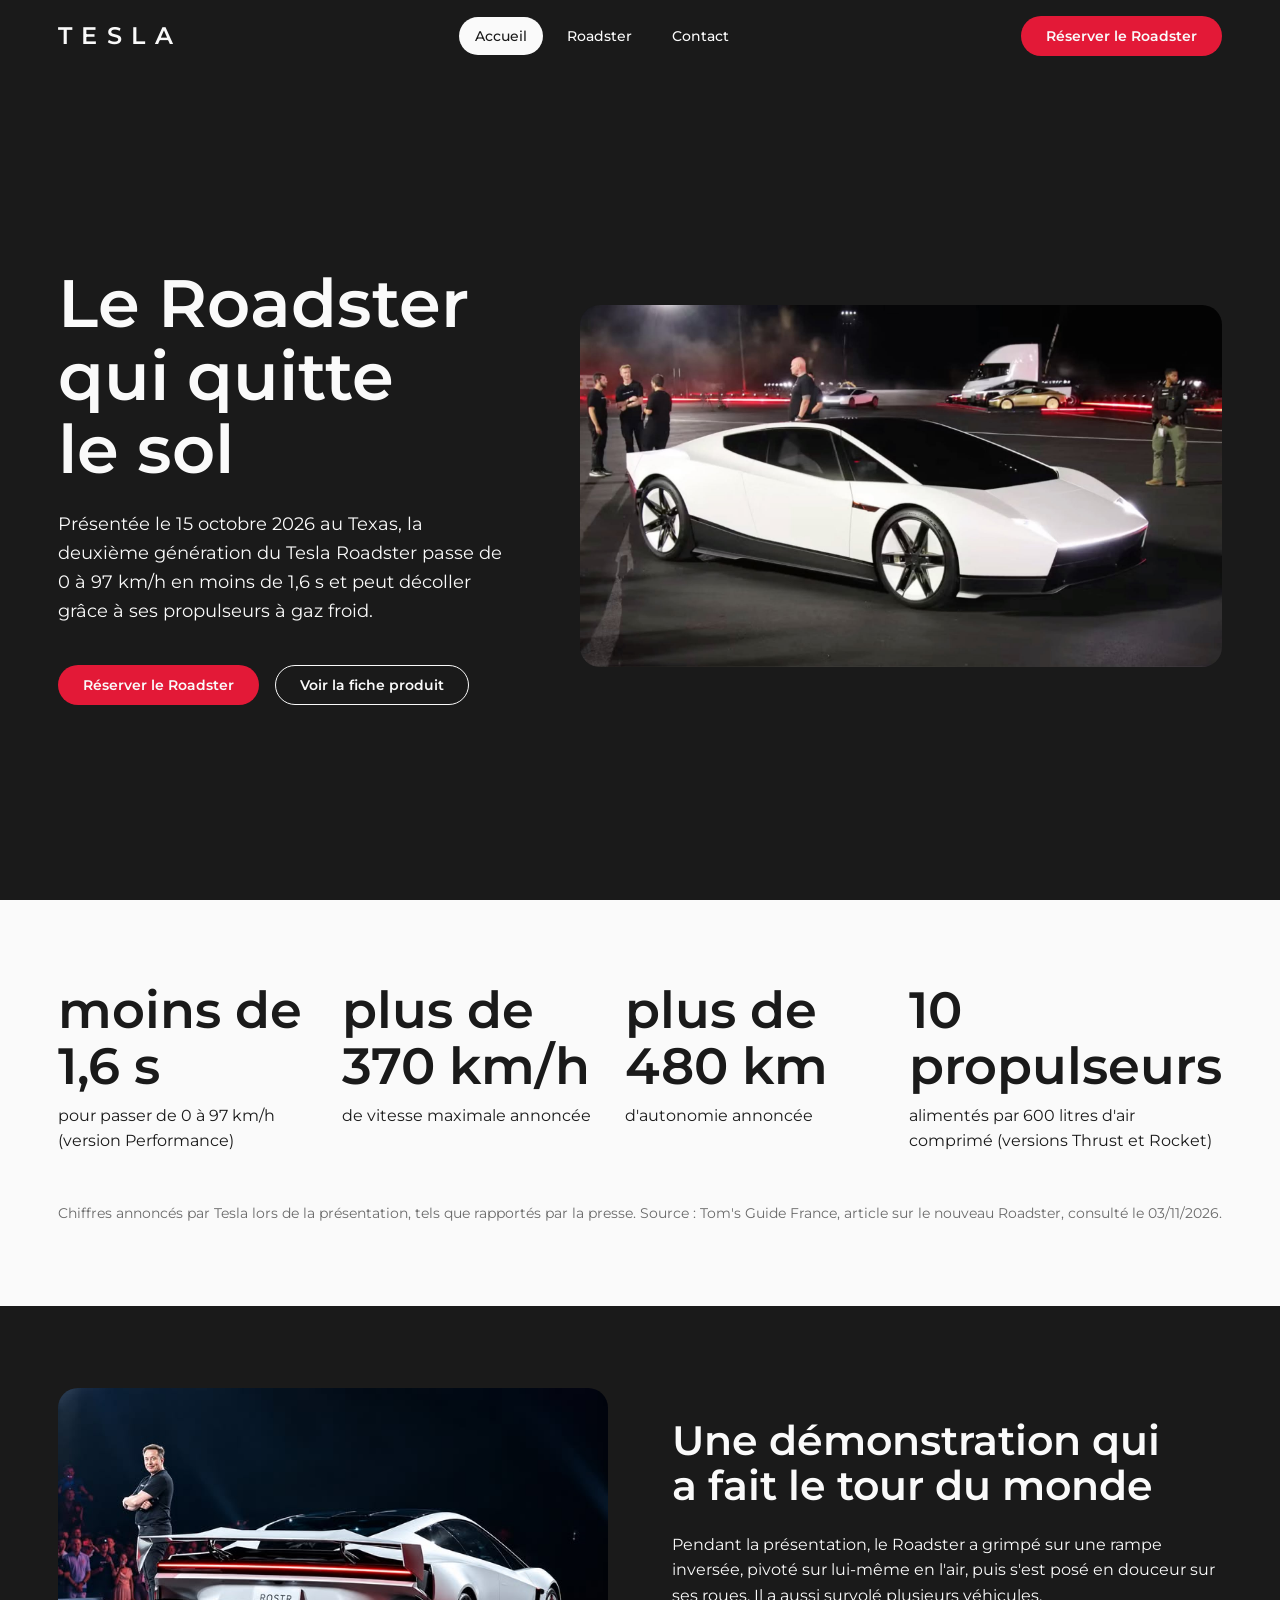
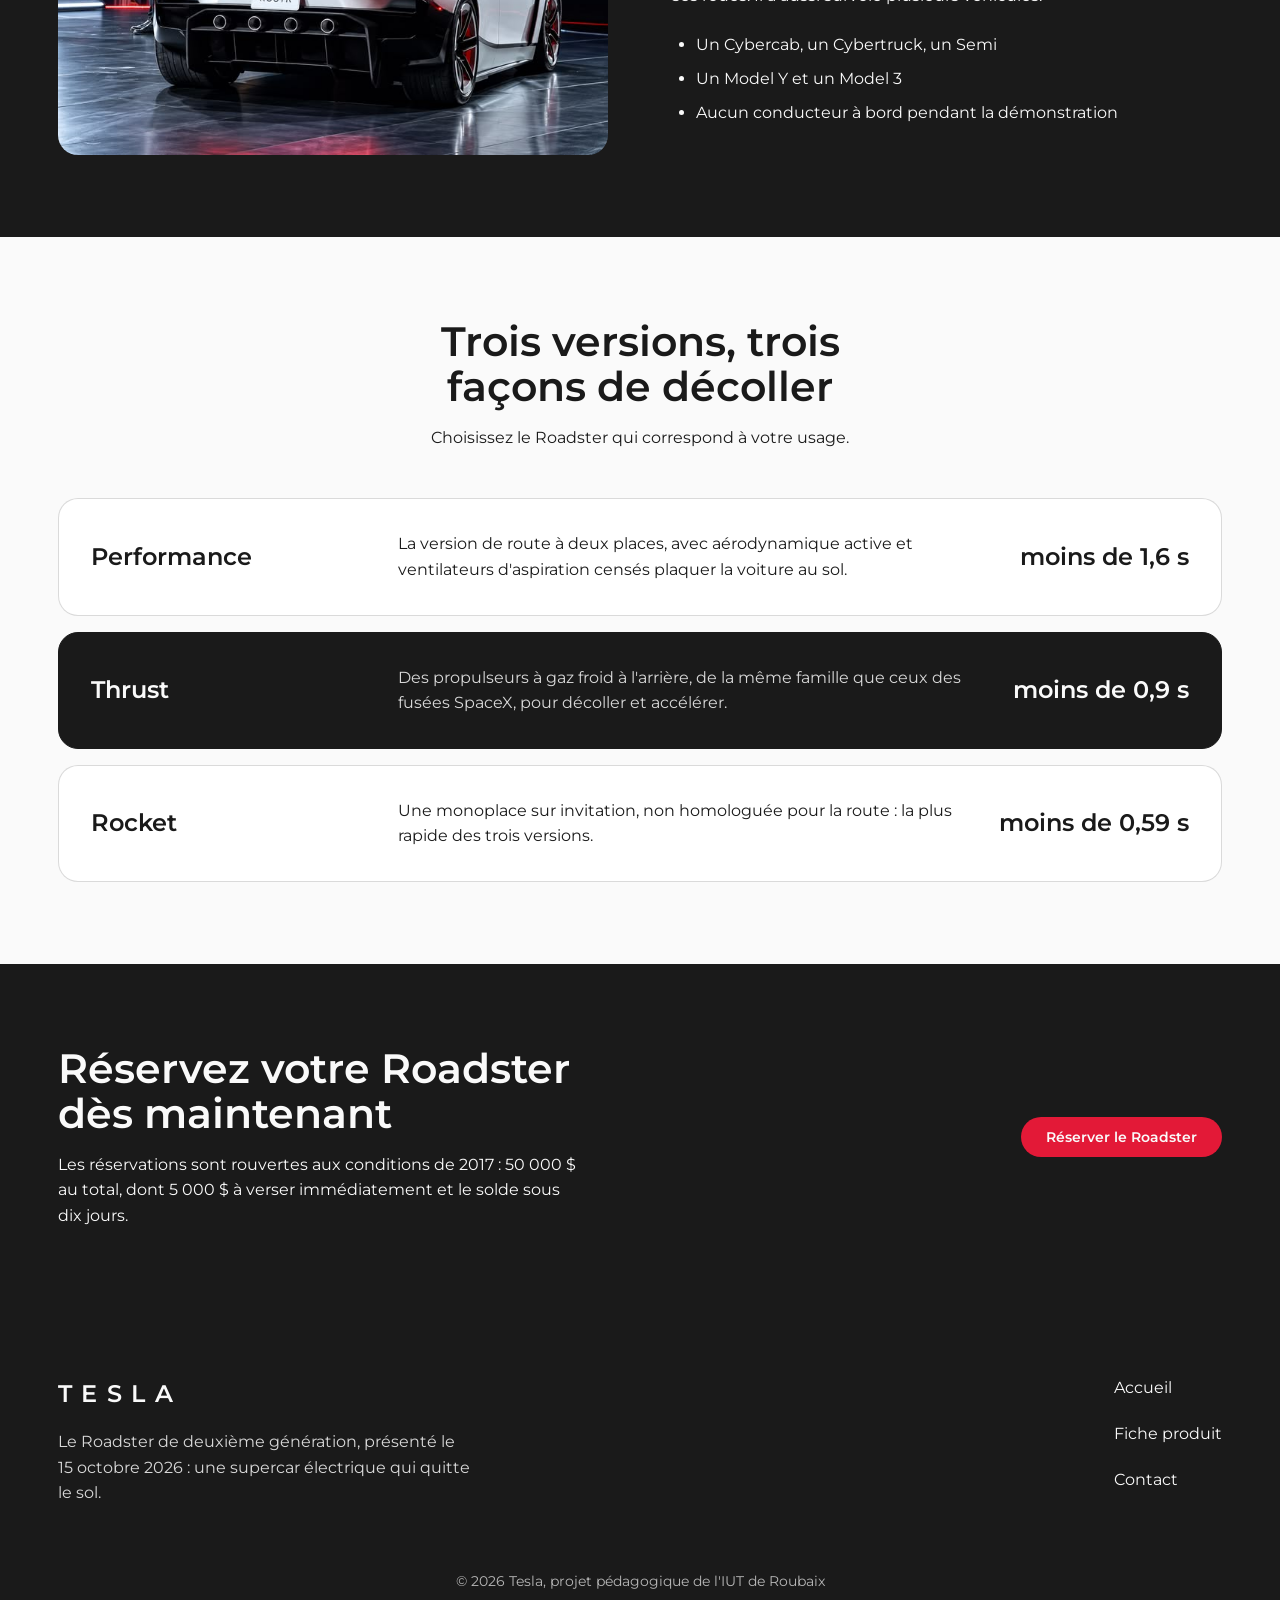
==== fr/index.html @ 13b69585 "Site Tesla Roadster, mission 1 de RCN (IUT de Roubaix) Co-Authored-By: Claude Sonnet 5.5 <noreply@an" ====
<!doctype html>
<html lang="fr">
<head>
<meta charset="utf-8">
<meta name="viewport" content="width=device-width, initial-scale=1">
<title>Tesla Roadster</title>
<meta name="description" content="Le nouveau Tesla Roadster : supercar électrique présentée en octobre 2026, avec propulseurs à gaz froid.">
<link rel="icon" href="data:image/svg+xml,%3Csvg xmlns='http://www.w3.org/2000/svg' viewBox='0 0 64 64'%3E%3Crect width='64' height='64' rx='14' fill='%231A1A1A'/%3E%3Cpath d='M12 20h40v8H36v22h-8V28H12z' fill='%23E31937'/%3E%3C/svg%3E">
<link rel="preconnect" href="https://fonts.googleapis.com">
<link rel="preconnect" href="https://fonts.gstatic.com" crossorigin>
<link href="https://fonts.googleapis.com/css2?family=Montserrat:wght@400;500;600&display=swap" rel="stylesheet">
<link rel="stylesheet" href="style.css">
</head>
<body>
<header class="nav">
  <a class="marque" href="index.html">TESLA</a>
  <nav aria-label="Navigation principale"><ul>
    <li><a href="index.html" aria-current="page">Accueil</a></li>
    <li><a href="roadster.html">Roadster</a></li>
    <li><a href="contact.html">Contact</a></li>
  </ul></nav>
  <a class="btn btn-primaire" href="contact.html">Réserver le Roadster</a>
</header>
<main>
<section class="hero">
  <div>
    <h1>Le Roadster qui quitte le sol</h1>
    <p>Présentée le 15 octobre 2026 au Texas, la deuxième génération du Tesla Roadster passe de 0 à 97 km/h en moins de 1,6 s et peut décoller grâce à ses propulseurs à gaz froid.</p>
    <div class="actions">
      <a class="btn btn-primaire" href="contact.html">Réserver le Roadster</a>
      <a class="btn btn-secondaire" href="roadster.html">Voir la fiche produit</a>
    </div>
  </div>
  <img src="../assets/presentation.jpg" alt="Le Tesla Roadster blanc sur la scène de sa présentation, de nuit" width="1920" height="1080">
</section>

<section class="sec sur-clair">
  <div class="chiffres">
    <div><strong>moins de 1,6 s</strong><span>pour passer de 0 à 97 km/h (version Performance)</span></div>
    <div><strong>plus de 370 km/h</strong><span>de vitesse maximale annoncée</span></div>
    <div><strong>plus de 480 km</strong><span>d'autonomie annoncée</span></div>
    <div><strong>10 propulseurs</strong><span>alimentés par 600 litres d'air comprimé (versions Thrust et Rocket)</span></div>
  </div>
  <p class="notes">Chiffres annoncés par Tesla lors de la présentation, tels que rapportés par la presse. Source : Tom's Guide France, article sur le nouveau Roadster, consulté le 03/11/2026.</p>
</section>

<section class="sec sec-noire">
  <div class="duo">
    <img src="../assets/arriere-scene.jpg" alt="L'arrière du Roadster sur scène, avec ses échappements de propulseurs" width="735" height="489">
    <div>
      <h2>Une démonstration qui a fait le tour du monde</h2>
      <p>Pendant la présentation, le Roadster a grimpé sur une rampe inversée, pivoté sur lui-même en l'air, puis s'est posé en douceur sur ses roues. Il a aussi survolé plusieurs véhicules.</p>
      <ul>
        <li>Un Cybercab, un Cybertruck, un Semi</li>
        <li>Un Model Y et un Model 3</li>
        <li>Aucun conducteur à bord pendant la démonstration</li>
      </ul>
    </div>
  </div>
</section>

<section class="sec sur-clair">
  <div class="titre-centre">
    <h2>Trois versions, trois façons de décoller</h2>
    <p>Choisissez le Roadster qui correspond à votre usage.</p>
  </div>
  <div class="versions">
    <article class="version">
      <h3>Performance</h3>
      <p>La version de route à deux places, avec aérodynamique active et ventilateurs d'aspiration censés plaquer la voiture au sol.</p>
      <span class="temps">moins de 1,6 s</span>
    </article>
    <article class="version pleine">
      <h3>Thrust</h3>
      <p>Des propulseurs à gaz froid à l'arrière, de la même famille que ceux des fusées SpaceX, pour décoller et accélérer.</p>
      <span class="temps">moins de 0,9 s</span>
    </article>
    <article class="version">
      <h3>Rocket</h3>
      <p>Une monoplace sur invitation, non homologuée pour la route : la plus rapide des trois versions.</p>
      <span class="temps">moins de 0,59 s</span>
    </article>
  </div>
</section>

<section class="sec sec-noire">
  <div class="action-panneau">
    <div>
      <h2>Réservez votre Roadster dès maintenant</h2>
      <p>Les réservations sont rouvertes aux conditions de 2017 : 50&nbsp;000&nbsp;$ au total, dont 5&nbsp;000&nbsp;$ à verser immédiatement et le solde sous dix jours.</p>
    </div>
    <a class="btn btn-primaire" href="contact.html">Réserver le Roadster</a>
  </div>
</section>
</main>
<footer class="pied">
  <div class="colonnes">
    <div>
      <a class="marque" href="index.html">TESLA</a>
      <p class="pos">Le Roadster de deuxième génération, présenté le 15 octobre 2026 : une supercar électrique qui quitte le sol.</p>
    </div>
    <ul>
      <li><a href="index.html">Accueil</a></li>
      <li><a href="roadster.html">Fiche produit</a></li>
      <li><a href="contact.html">Contact</a></li>
    </ul>
  </div>
  <p class="copy">© 2026 Tesla, projet pédagogique de l'IUT de Roubaix</p>
</footer>
</body>
</html>
---- fr/style.css ----
/* Palette : noir et blanc universels + un rouge d'action (3 couleurs au total avec le gris de texte secondaire) */
:root {
  --noir: #1A1A1A;
  --blanc: #FAFAFA;
  --rouge: #E31937;
  --gris: #6B6B6B;
  --r: 20px;
  --pad: clamp(24px, 4.5vw, 68px);
  --section: clamp(48px, 6.4vw, 96px);
}

* { box-sizing: border-box; margin: 0; padding: 0; }
html { scroll-behavior: smooth; }
body {
  font-family: "Montserrat", system-ui, sans-serif;
  font-size: 16px;
  line-height: 1.6;
  color: var(--noir);
  background: var(--blanc);
}
img { display: block; max-width: 100%; height: auto; }
a { color: inherit; text-decoration: none; }
h1, h2, h3 { font-weight: 600; line-height: 1.1; text-wrap: balance; }
p { text-wrap: pretty; }

/* Navigation */
.nav {
  position: sticky; top: 0; z-index: 10;
  display: flex; align-items: center; justify-content: space-between; gap: 24px;
  padding: 16px var(--pad);
  background: var(--noir); color: var(--blanc);
}
.nav .marque { font-weight: 600; font-size: 24px; letter-spacing: 0.4em; }
.nav ul { display: flex; gap: 8px; list-style: none; margin-left: auto; }
.nav li a { display: block; padding: 8px 16px; border-radius: 999px; font-size: 14px; font-weight: 500; transition: background .2s; }
.nav li a:hover { background: rgba(250,250,250,.14); }
.nav li a[aria-current="page"] { background: var(--blanc); color: var(--noir); }

/* Boutons : hauteur 40, texte 14 */
.btn {
  display: inline-flex; align-items: center; justify-content: center;
  height: 40px; padding: 0 24px; border-radius: 999px;
  font: 600 14px "Montserrat", sans-serif; white-space: nowrap; cursor: pointer;
  border: 1px solid transparent; transition: background .2s, color .2s, border-color .2s;
}
.btn-primaire { background: var(--rouge); color: var(--blanc); }
.btn-primaire:hover { background: #C21430; }
.btn-secondaire { border-color: currentColor; background: transparent; }
.btn-secondaire:hover { background: rgba(250,250,250,.14); }
.sur-clair .btn-secondaire:hover { background: rgba(26,26,26,.08); }
.btn:focus-visible, .nav a:focus-visible, input:focus-visible, select:focus-visible, textarea:focus-visible { outline: 2px solid var(--rouge); outline-offset: 2px; }
.nav .btn { height: 40px; }

/* Sections */
.sec { padding: var(--section) var(--pad); }
.sec-noire { background: var(--noir); color: var(--blanc); }
.sec-court { padding-block: 64px; }
.notes { font-size: 14px; color: var(--gris); }
.sec-noire .notes { color: rgba(250,250,250,.7); }

/* Hero : image à droite, texte à gauche */
.hero {
  min-height: calc(100dvh - 72px);
  display: grid; grid-template-columns: 5fr 7fr; gap: 64px; align-items: center;
  padding: 64px var(--pad);
  background: var(--noir); color: var(--blanc);
}
.hero h1 { font-size: clamp(40px, 5.2vw, 80px); }
.hero p { margin-top: 24px; font-size: 18px; max-width: 32em; }
.hero .actions { display: flex; flex-wrap: wrap; gap: 16px; margin-top: 40px; }
.hero img { width: 100%; aspect-ratio: 16 / 9; object-fit: cover; border-radius: var(--r); }

/* Chiffres : nus, sans cadre */
.chiffres { display: grid; grid-template-columns: repeat(4, 1fr); gap: 48px 24px; }
.chiffres strong { display: block; font-size: clamp(32px, 4vw, 56px); font-weight: 600; line-height: 1.1; }
.chiffres span { display: block; margin-top: 8px; }
.chiffres + .notes { margin-top: 48px; }

/* Texte + image */
.duo { display: grid; grid-template-columns: 1fr 1fr; gap: 64px; align-items: center; }
.duo img { width: 100%; border-radius: var(--r); aspect-ratio: 3 / 2; object-fit: cover; }
.duo h2 { font-size: clamp(28px, 3.2vw, 48px); }
.duo p { margin-top: 24px; max-width: 34em; }
.duo ul { margin-top: 24px; padding-left: 24px; }
.duo li + li { margin-top: 8px; }

/* Versions : lignes alignées */
.titre-centre { text-align: center; max-width: 30em; margin: 0 auto 48px; }
.titre-centre h2 { font-size: clamp(28px, 3.2vw, 48px); }
.titre-centre p { margin-top: 16px; }
.versions { display: grid; gap: 16px; }
.version { display: grid; grid-template-columns: 1fr 2fr 200px; gap: 24px; align-items: center; padding: 32px; border-radius: var(--r); background: #fff; border: 1px solid rgba(26,26,26,.16); }
.version h3 { font-size: 24px; }
.version .temps { font-size: 24px; font-weight: 600; white-space: nowrap; text-align: right; }
.version.pleine { background: var(--noir); color: var(--blanc); border-color: var(--noir); }
.version.pleine p { color: rgba(250,250,250,.85); }

/* Bandeau d'action */
.action-panneau { display: flex; align-items: center; justify-content: space-between; gap: 48px; flex-wrap: wrap; }
.action-panneau h2 { font-size: clamp(28px, 3.2vw, 48px); max-width: 16em; }
.action-panneau p { margin-top: 16px; max-width: 34em; }

/* Fiche produit */
.fiche { display: grid; grid-template-columns: 7fr 5fr; gap: 64px; align-items: start; padding: 64px var(--pad) var(--section); }
.galerie .principale { width: 100%; aspect-ratio: 16 / 9; object-fit: cover; border-radius: var(--r); }
.galerie .vignettes { display: grid; grid-template-columns: repeat(3, 1fr); gap: 16px; margin-top: 16px; }
.galerie .vignettes img { width: 100%; aspect-ratio: 4 / 3; object-fit: cover; border-radius: var(--r); }
.fiche h1 { font-size: clamp(36px, 4vw, 64px); }
.fiche .prix { margin-top: 24px; font-size: 32px; font-weight: 600; }
.fiche .prix-note { margin-top: 8px; }
.fiche .intro { margin-top: 24px; }
.essentiel { margin-top: 32px; display: grid; gap: 0; }
.essentiel div { display: flex; justify-content: space-between; gap: 24px; padding: 16px 0; border-bottom: 1px solid rgba(26,26,26,.16); }
.essentiel div:first-child { border-top: 1px solid rgba(26,26,26,.16); }
.essentiel dt { color: var(--gris); }
.essentiel dd { font-weight: 600; text-align: right; }
.fiche .btn { margin-top: 40px; }

.tableau { width: 100%; border-collapse: collapse; }
.tableau th, .tableau td { text-align: left; padding: 16px 24px 16px 0; border-bottom: 1px solid rgba(26,26,26,.16); vertical-align: top; }
.tableau th { font-weight: 600; }
.tableau thead th { border-bottom: 1px solid var(--noir); }
.titre-gauche { font-size: clamp(28px, 3.2vw, 48px); margin-bottom: 48px; }

.savoir { display: grid; grid-template-columns: repeat(3, 1fr); gap: 24px; }
.savoir article { padding: 32px; border-radius: var(--r); background: transparent; color: var(--blanc); border: 1px solid rgba(250,250,250,.4); }
.savoir article:nth-child(2) { background: #fff; color: var(--noir); border: 1px solid rgba(26,26,26,.16); }
.savoir article:nth-child(3) { background: var(--rouge); color: var(--blanc); border-color: var(--rouge); }
.savoir h3 { font-size: 24px; }
.savoir p { margin-top: 16px; }

/* Contact */
.contact { display: grid; grid-template-columns: 5fr 7fr; gap: 64px; align-items: start; padding: 64px var(--pad) var(--section); }
.contact h1 { font-size: clamp(36px, 4vw, 64px); }
.contact .texte p { margin-top: 24px; }
.contact .texte ol { margin-top: 24px; padding-left: 24px; }
.contact .texte li + li { margin-top: 8px; }
form { display: grid; gap: 24px; padding: 40px; border-radius: var(--r); background: #fff; border: 1px solid rgba(26,26,26,.16); }
label { display: grid; gap: 8px; font-weight: 600; font-size: 14px; }
input, select, textarea {
  font: 400 16px "Montserrat", sans-serif; color: var(--noir);
  height: 48px; padding: 0 16px; border-radius: 12px; border: 1px solid rgba(26,26,26,.4); background: var(--blanc);
}
textarea { height: 160px; padding: 16px; resize: vertical; }
.erreur { display: none; color: var(--rouge); font-weight: 500; }
.invalide + .erreur { display: block; }
.invalide { border-color: var(--rouge); }
.confirmation { display: none; padding: 24px; border-radius: 12px; background: var(--noir); color: var(--blanc); }
.confirmation.visible { display: block; }
form .btn { justify-self: start; }

/* Pied de page */
.pied { padding: 64px var(--pad); background: var(--noir); color: var(--blanc); }
.pied .colonnes { display: flex; justify-content: space-between; gap: 48px; flex-wrap: wrap; }
.pied .marque { font-weight: 600; font-size: 24px; letter-spacing: 0.4em; }
.pied p.pos { margin-top: 16px; max-width: 26em; color: rgba(250,250,250,.85); }
.pied ul { list-style: none; display: grid; gap: 8px; }
.pied ul a:hover { color: var(--rouge); }
.pied .copy { margin-top: 64px; text-align: center; font-size: 14px; color: rgba(250,250,250,.7); }

/* Mouvement : arrivée douce, repli sans animation */
@media (prefers-reduced-motion: no-preference) {
  .hero > *, .sec > *, .fiche > *, .contact > * { animation: arrive .7s ease both; }
  .hero > *:nth-child(2), .sec > *:nth-child(2), .fiche > *:nth-child(2), .contact > *:nth-child(2) { animation-delay: 90ms; }
  @keyframes arrive { from { opacity: 0; transform: translateY(16px); } to { opacity: 1; transform: none; } }
}

@media (max-width: 1000px) {
  .hero, .duo, .fiche, .contact { grid-template-columns: 1fr; gap: 48px; }
  .hero { min-height: auto; }
  .chiffres { grid-template-columns: repeat(2, 1fr); }
  .version { grid-template-columns: 1fr; gap: 16px; }
  .version .temps { text-align: left; }
  .savoir { grid-template-columns: 1fr; }
}
@media (max-width: 640px) {
  .nav { flex-wrap: wrap; justify-content: center; }
  .nav ul { margin-left: 0; }
  .nav .btn { display: none; }
  .nav .marque { font-size: 20px; }
  form { padding: 24px; }
  .version { padding: 24px; }
  .essentiel div { flex-direction: column; gap: 8px; }
  .essentiel dd { text-align: left; }
  .tableau, .tableau tbody, .tableau tr, .tableau td, .tableau th { display: block; }
  .tableau thead { display: none; }
  .tableau tr { padding: 16px 0; border-bottom: 1px solid rgba(26,26,26,.16); }
  .tableau td, .tableau th { border: 0; padding: 4px 0; }
}
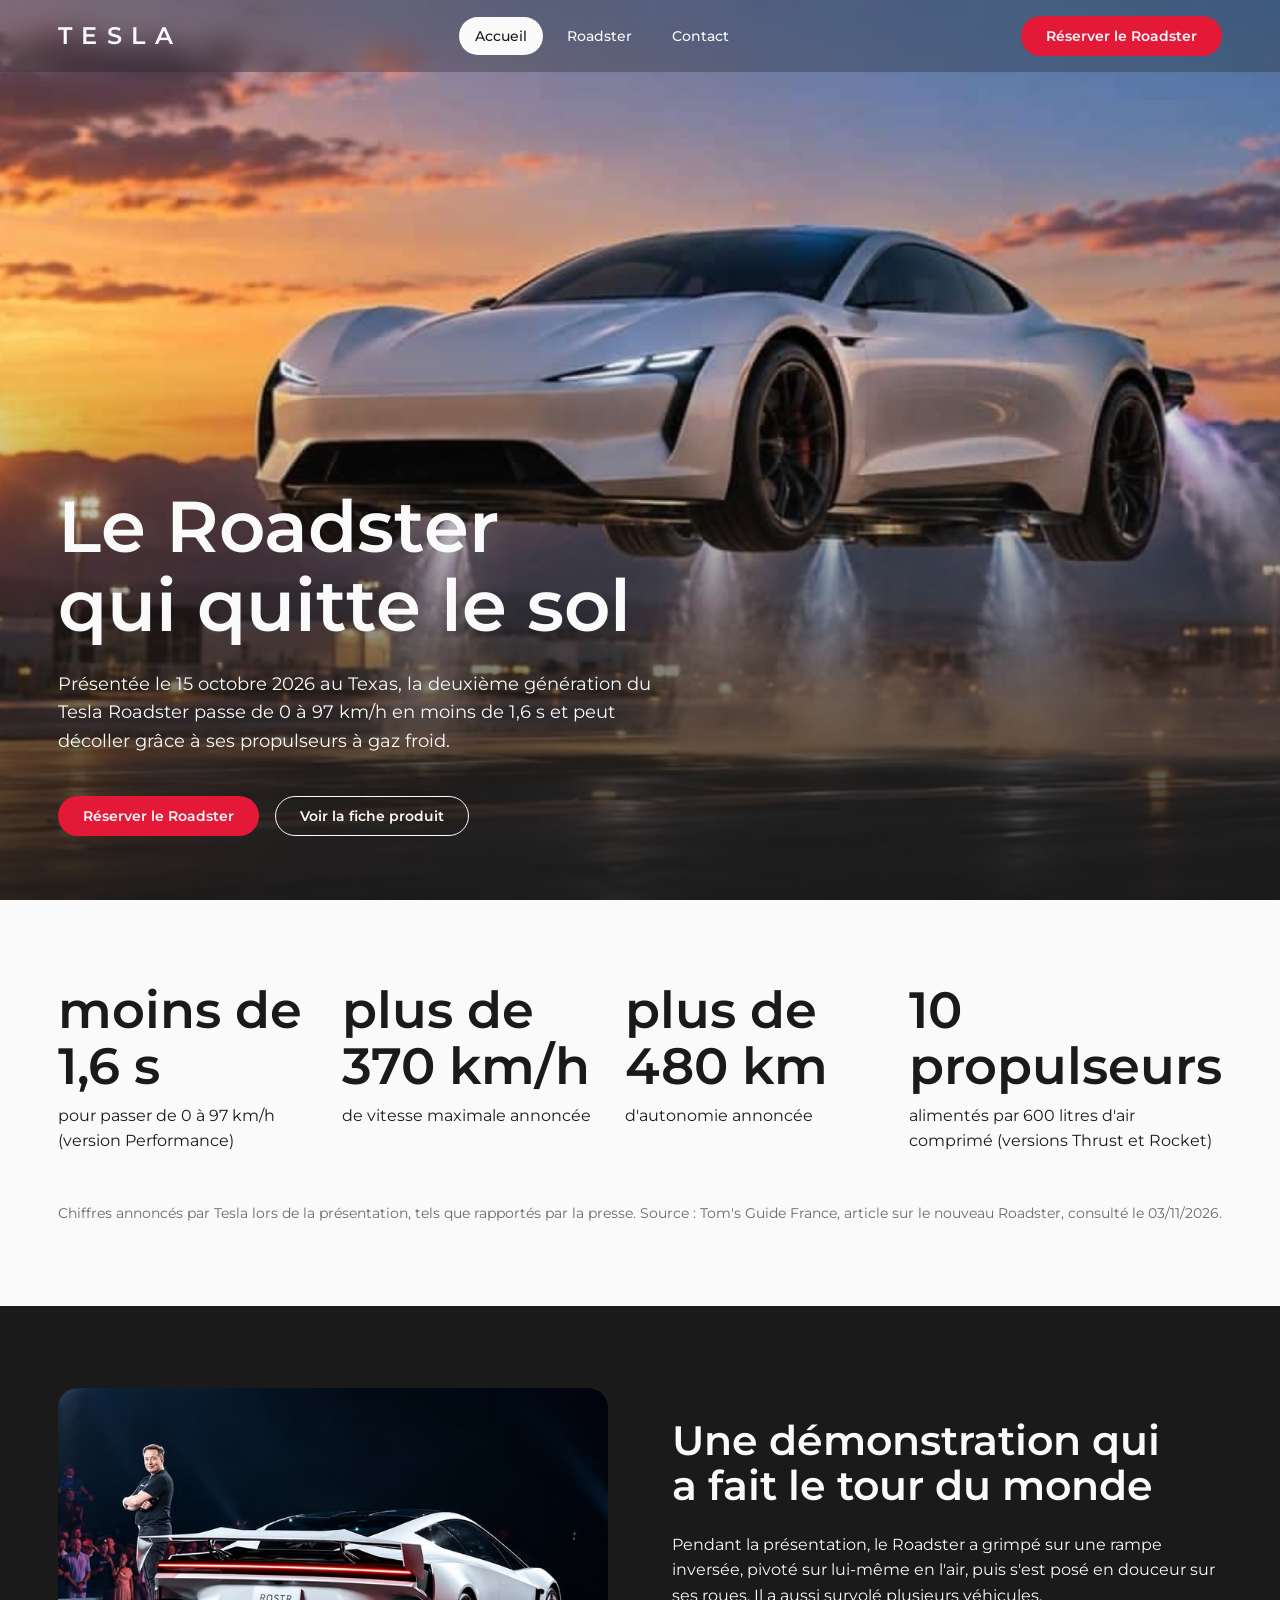
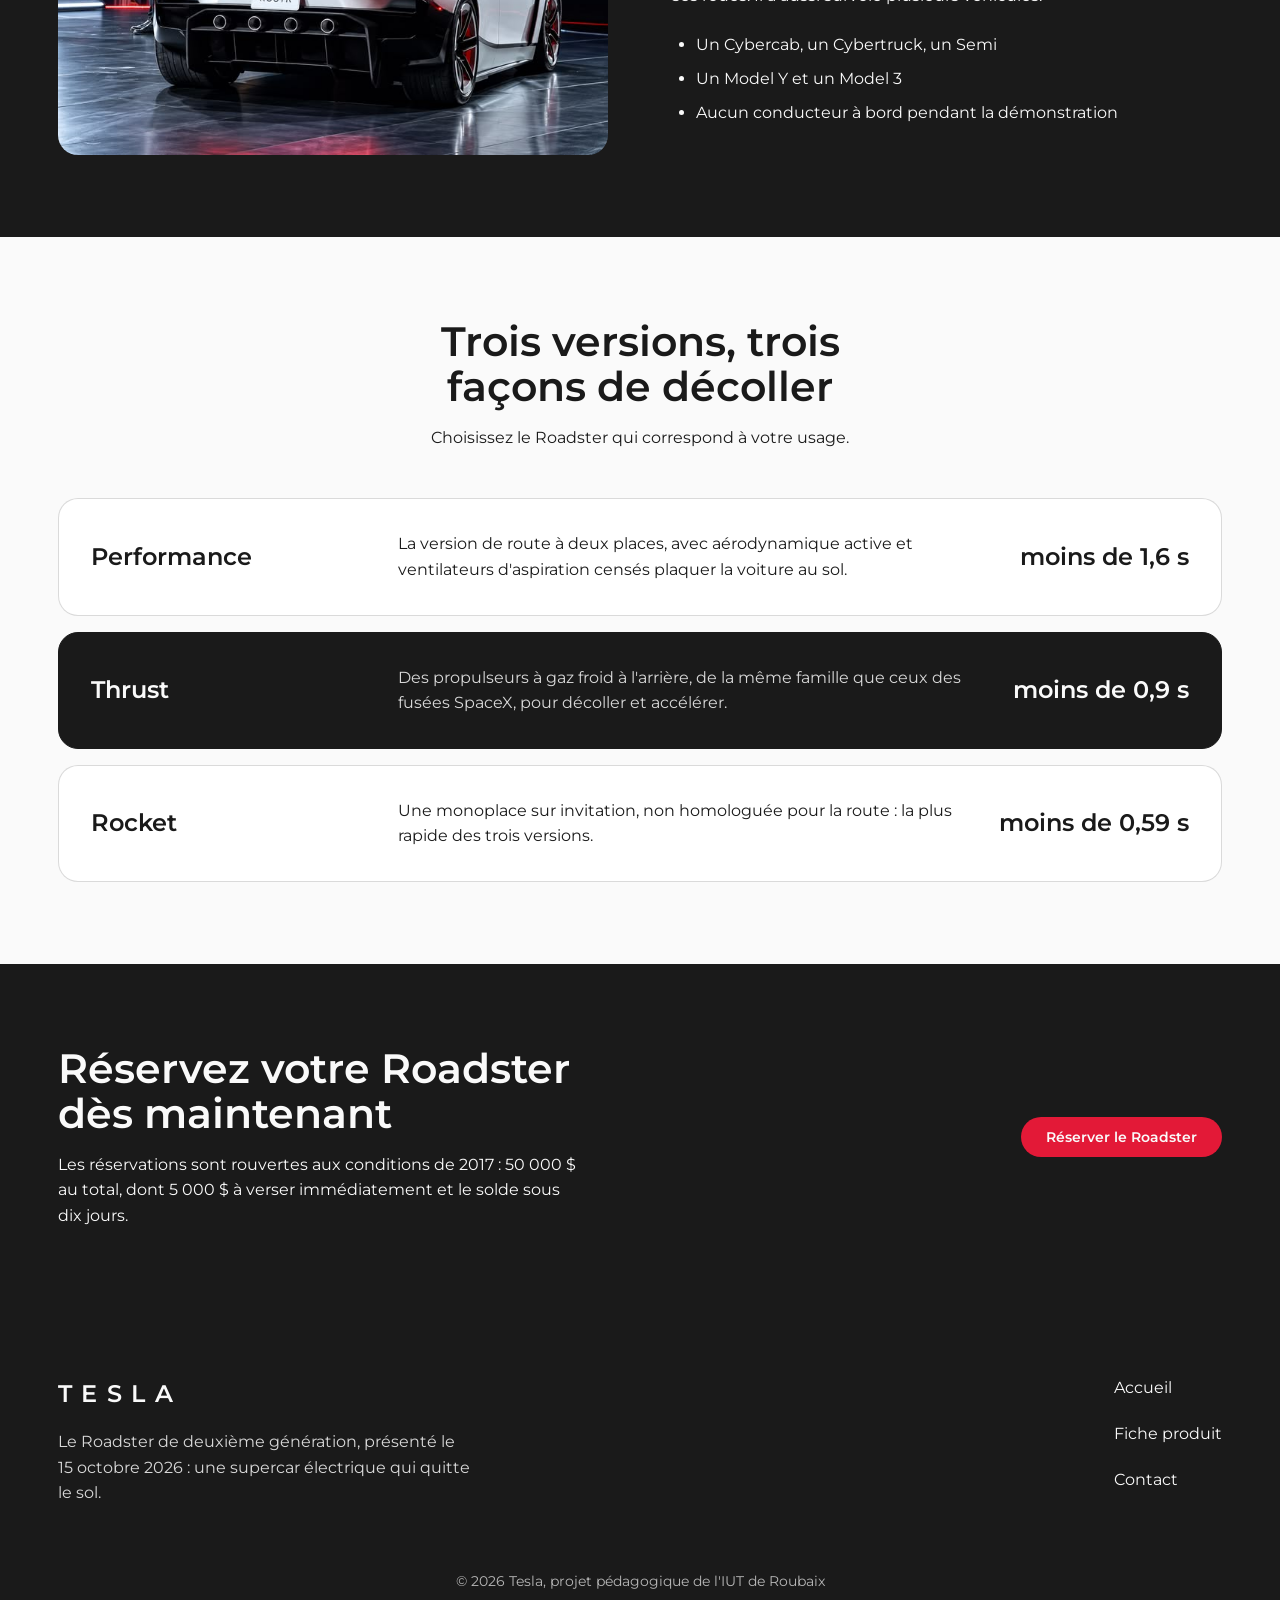
==== commit 92b1d57e: "Accueil en plein écran avec image hero Co-Authored-By: Claude Sonnet 5.5 <noreply@anthropic.com>" ====
--- a/fr/index.html
+++ b/fr/index.html
@@ -11,7 +11,7 @@
 <link href="https://fonts.googleapis.com/css2?family=Montserrat:wght@400;500;600&display=swap" rel="stylesheet">
 <link rel="stylesheet" href="style.css">
 </head>
-<body>
+<body class="accueil">
 <header class="nav">
   <a class="marque" href="index.html">TESLA</a>
   <nav aria-label="Navigation principale"><ul>
@@ -22,8 +22,9 @@
   <a class="btn btn-primaire" href="contact.html">Réserver le Roadster</a>
 </header>
 <main>
-<section class="hero">
-  <div>
+<section class="hero-plein">
+  <img src="../assets/hero.jpg" alt="Le Tesla Roadster blanc en suspension au-dessus de la piste, propulseurs allumés, au coucher du soleil" width="1024" height="576">
+  <div class="hero-texte">
     <h1>Le Roadster qui quitte le sol</h1>
     <p>Présentée le 15 octobre 2026 au Texas, la deuxième génération du Tesla Roadster passe de 0 à 97 km/h en moins de 1,6 s et peut décoller grâce à ses propulseurs à gaz froid.</p>
     <div class="actions">
@@ -31,7 +32,6 @@
       <a class="btn btn-secondaire" href="roadster.html">Voir la fiche produit</a>
     </div>
   </div>
-  <img src="../assets/presentation.jpg" alt="Le Tesla Roadster blanc sur la scène de sa présentation, de nuit" width="1920" height="1080">
 </section>
 
 <section class="sec sur-clair">
--- a/fr/style.css
+++ b/fr/style.css
@@ -187,3 +187,14 @@
   .tableau tr { padding: 16px 0; border-bottom: 1px solid rgba(26,26,26,.16); }
   .tableau td, .tableau th { border: 0; padding: 4px 0; }
 }
+
+/* Accueil : hero plein écran, menu en verre par-dessus l'image */
+.accueil .nav { position: fixed; left: 0; right: 0; background: rgba(26,26,26,.28); backdrop-filter: blur(14px); -webkit-backdrop-filter: blur(14px); }
+.hero-plein { position: relative; min-height: 100dvh; display: flex; align-items: flex-end; padding: 128px var(--pad) 64px; color: var(--blanc); background: var(--noir); overflow: hidden; }
+.hero-plein > img { position: absolute; inset: 0; width: 100%; height: 100%; object-fit: cover; object-position: 50% 40%; }
+.hero-plein::after { content: ""; position: absolute; left: 0; right: 0; bottom: 0; height: 62%; background: linear-gradient(to top, rgba(26,26,26,.92), rgba(26,26,26,0)); }
+.hero-texte { position: relative; z-index: 1; max-width: 46rem; }
+.hero-texte h1 { font-size: clamp(40px, 5.6vw, 88px); }
+.hero-texte p { margin-top: 24px; font-size: 18px; max-width: 34em; }
+.hero-texte .actions { display: flex; flex-wrap: wrap; gap: 16px; margin-top: 40px; }
+@media (max-width: 640px) { .hero-plein { padding-top: 160px; } }
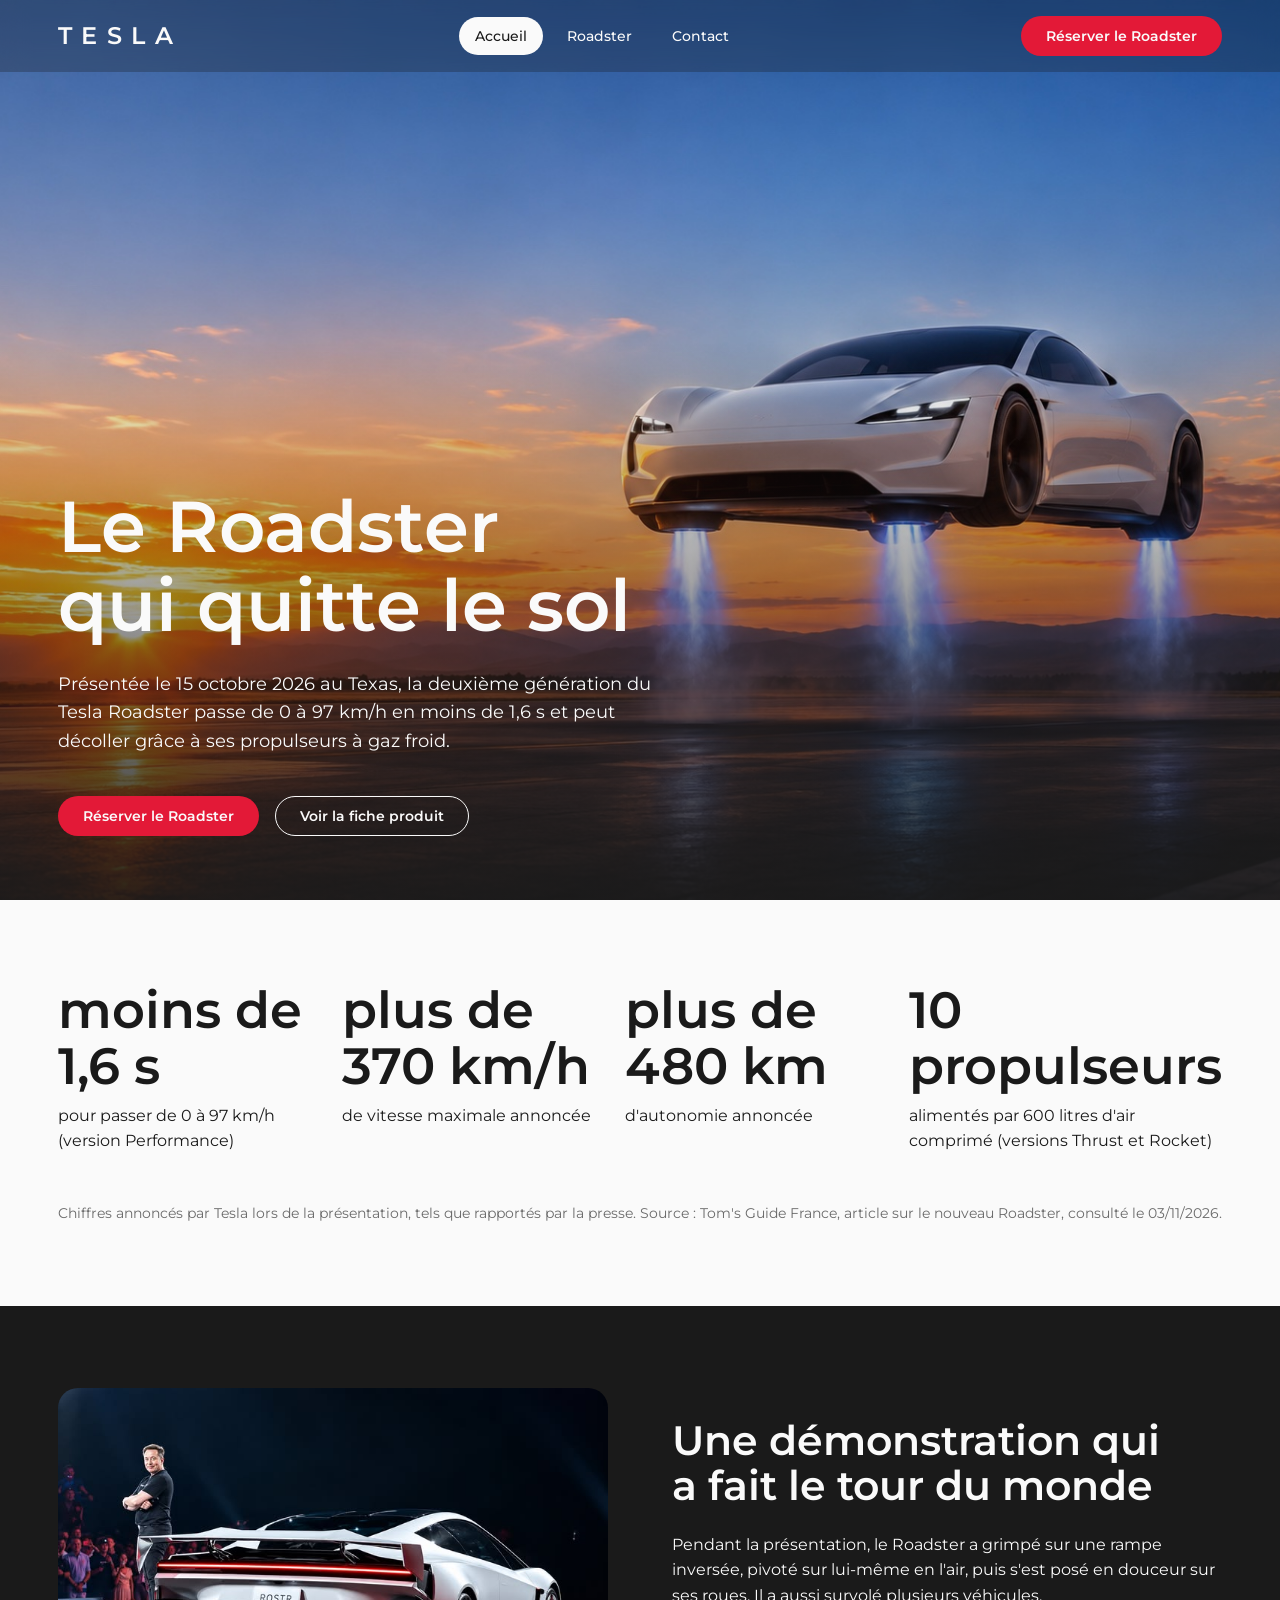
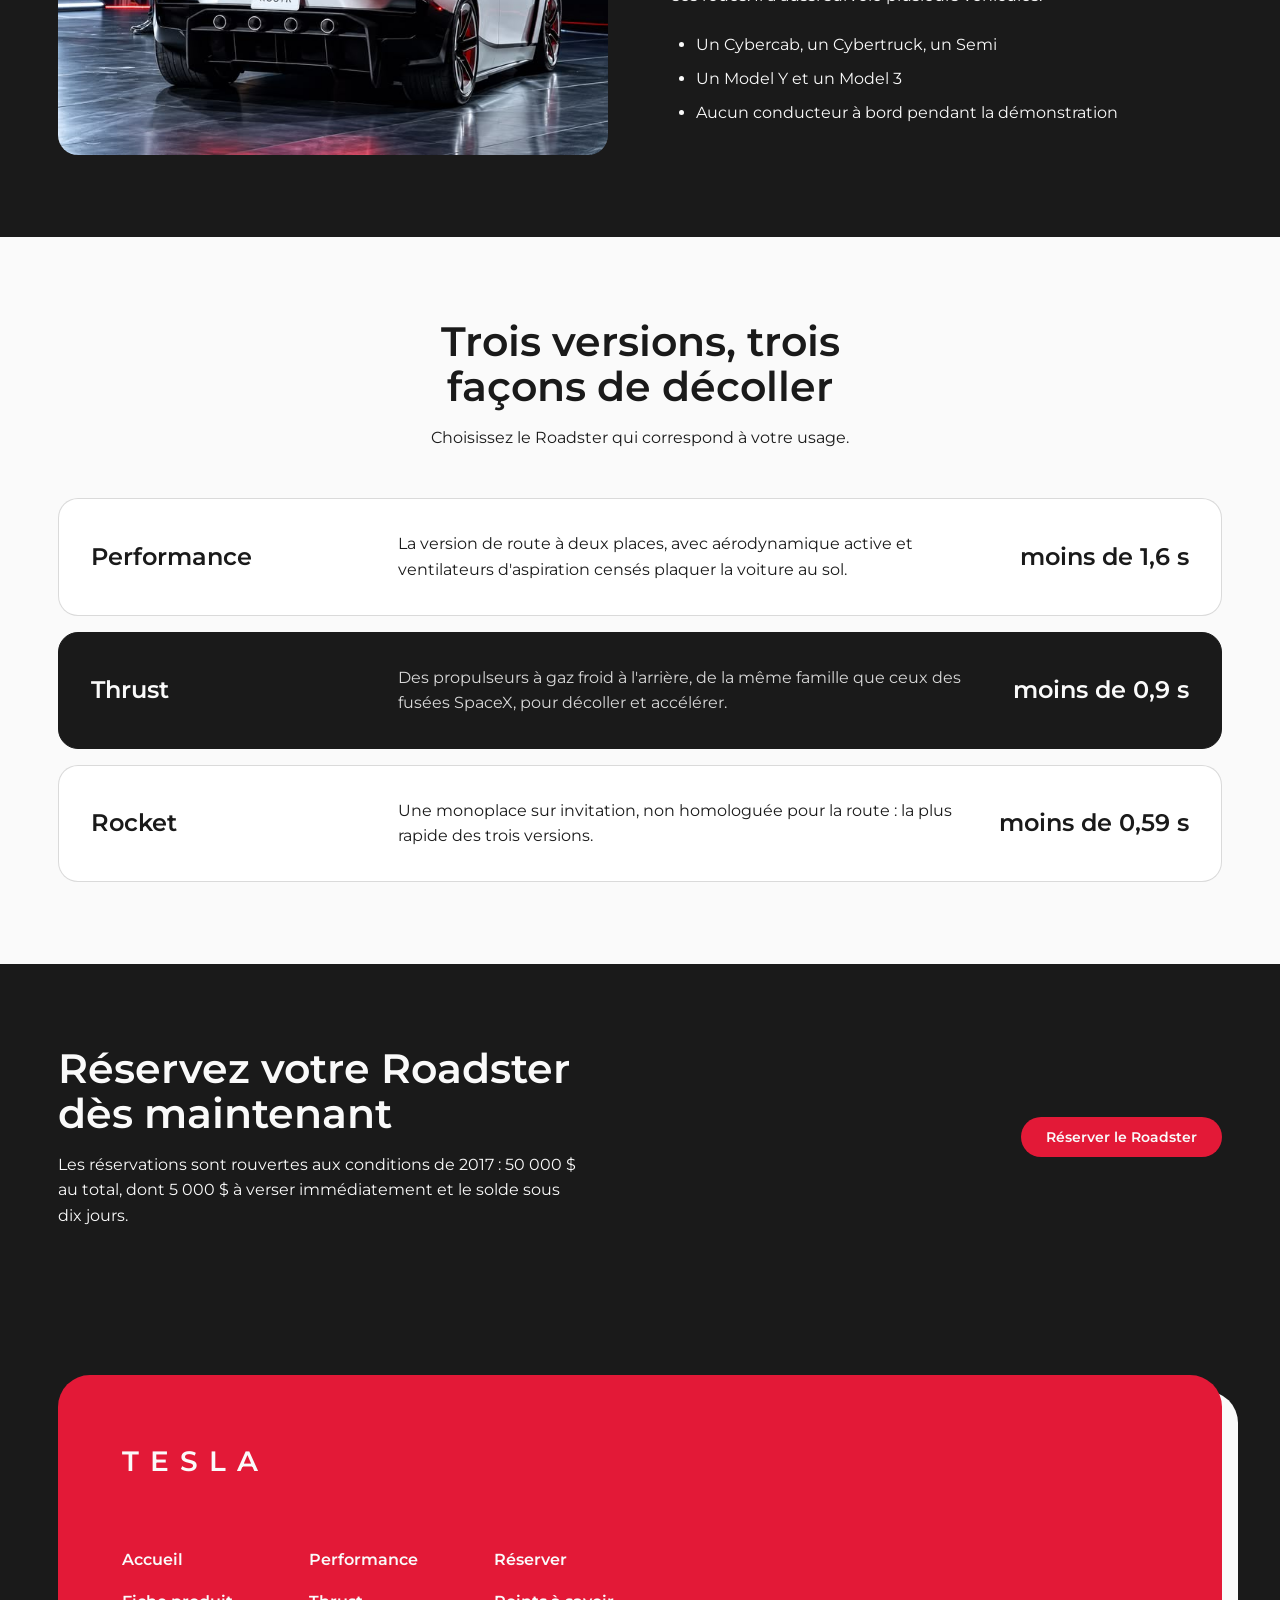
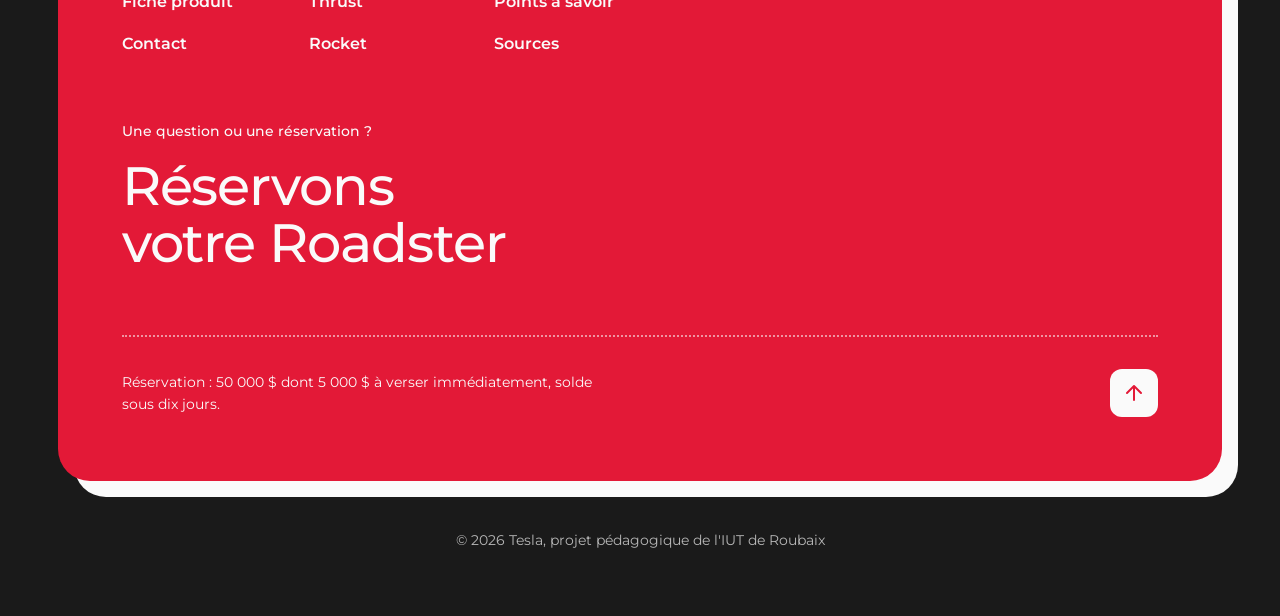
==== commit 3191c234: "Image hero nette et nouveau footer Co-Authored-By: Claude Sonnet 5.5 <noreply@anthropic.com>" ====
--- a/fr/index.html
+++ b/fr/index.html
@@ -12,7 +12,7 @@
 <link rel="stylesheet" href="style.css">
 </head>
 <body class="accueil">
-<header class="nav">
+<header class="nav" id="haut">
   <a class="marque" href="index.html">TESLA</a>
   <nav aria-label="Navigation principale"><ul>
     <li><a href="index.html" aria-current="page">Accueil</a></li>
@@ -23,7 +23,7 @@
 </header>
 <main>
 <section class="hero-plein">
-  <img src="../assets/hero.jpg" alt="Le Tesla Roadster blanc en suspension au-dessus de la piste, propulseurs allumés, au coucher du soleil" width="1024" height="576">
+  <img src="../assets/hero.jpg" alt="Le Tesla Roadster blanc en suspension au-dessus de la piste, propulseurs allumés, au coucher du soleil" width="1672" height="941">
   <div class="hero-texte">
     <h1>Le Roadster qui quitte le sol</h1>
     <p>Présentée le 15 octobre 2026 au Texas, la deuxième génération du Tesla Roadster passe de 0 à 97 km/h en moins de 1,6 s et peut décoller grâce à ses propulseurs à gaz froid.</p>
@@ -94,16 +94,40 @@
 </section>
 </main>
 <footer class="pied">
-  <div class="colonnes">
-    <div>
-      <a class="marque" href="index.html">TESLA</a>
-      <p class="pos">Le Roadster de deuxième génération, présenté le 15 octobre 2026 : une supercar électrique qui quitte le sol.</p>
+  <div class="carte">
+    <div class="carte-haut">
+      <div class="carte-gauche">
+        <a class="marque" href="index.html">TESLA</a>
+        <nav class="liens" aria-label="Pied de page">
+          <ul>
+            <li><a href="index.html">Accueil</a></li>
+            <li><a href="roadster.html">Fiche produit</a></li>
+            <li><a href="contact.html">Contact</a></li>
+          </ul>
+          <ul>
+            <li><a href="roadster.html">Performance</a></li>
+            <li><a href="roadster.html">Thrust</a></li>
+            <li><a href="roadster.html">Rocket</a></li>
+          </ul>
+          <ul>
+            <li><a href="contact.html">Réserver</a></li>
+            <li><a href="roadster.html">Points à savoir</a></li>
+            <li><a href="roadster.html">Sources</a></li>
+          </ul>
+        </nav>
+      </div>
+      <a class="carte-appel" href="contact.html">
+        <span class="petit">Une question ou une réservation ?</span>
+        <span class="grand">Réservons votre Roadster</span>
+      </a>
     </div>
-    <ul>
-      <li><a href="index.html">Accueil</a></li>
-      <li><a href="roadster.html">Fiche produit</a></li>
-      <li><a href="contact.html">Contact</a></li>
-    </ul>
+    <div class="pointille" aria-hidden="true"></div>
+    <div class="carte-bas">
+      <p>Réservation : 50&nbsp;000&nbsp;$ dont 5&nbsp;000&nbsp;$ à verser immédiatement, solde sous dix jours.</p>
+      <a class="haut" href="#haut" aria-label="Retour en haut de la page">
+        <svg viewBox="0 0 24 24" width="24" height="24" fill="none" stroke="currentColor" stroke-width="2" stroke-linecap="round" stroke-linejoin="round" aria-hidden="true"><path d="M12 19V5M5 12l7-7 7 7"/></svg>
+      </a>
+    </div>
   </div>
   <p class="copy">© 2026 Tesla, projet pédagogique de l'IUT de Roubaix</p>
 </footer>
--- a/fr/style.css
+++ b/fr/style.css
@@ -149,14 +149,28 @@
 .confirmation.visible { display: block; }
 form .btn { justify-self: start; }
 
-/* Pied de page */
+/* Pied de page : grande carte rouge sur fond noir */
 .pied { padding: 64px var(--pad); background: var(--noir); color: var(--blanc); }
-.pied .colonnes { display: flex; justify-content: space-between; gap: 48px; flex-wrap: wrap; }
-.pied .marque { font-weight: 600; font-size: 24px; letter-spacing: 0.4em; }
-.pied p.pos { margin-top: 16px; max-width: 26em; color: rgba(250,250,250,.85); }
-.pied ul { list-style: none; display: grid; gap: 8px; }
-.pied ul a:hover { color: var(--rouge); }
-.pied .copy { margin-top: 64px; text-align: center; font-size: 14px; color: rgba(250,250,250,.7); }
+.carte { background: var(--rouge); color: var(--blanc); border-radius: 32px; padding: 64px; box-shadow: 16px 16px 0 var(--blanc); }
+.carte-haut { display: flex; justify-content: space-between; align-items: flex-end; gap: 64px; flex-wrap: wrap; }
+.carte-gauche { display: grid; gap: 64px; }
+.pied .marque { font-weight: 600; font-size: 28px; letter-spacing: 0.4em; }
+.liens { display: flex; gap: 64px; flex-wrap: wrap; }
+.liens ul { list-style: none; display: grid; gap: 16px; }
+.liens a { font-weight: 600; font-size: 16px; padding: 4px 12px; margin-left: -12px; border-radius: 999px; transition: background .2s; }
+.liens a:hover { background: rgba(250,250,250,.2); }
+.carte-appel { display: grid; gap: 16px; max-width: 40rem; }
+.carte-appel .petit { font-size: 14px; font-weight: 500; }
+.carte-appel .grand { font-size: clamp(36px, 4.2vw, 64px); font-weight: 500; line-height: 1.05; letter-spacing: -0.02em; text-wrap: balance; transition: opacity .2s; }
+.carte-appel:hover .grand { opacity: .85; }
+.pointille { height: 0; margin: 64px 0 32px; border-top: 2px dotted rgba(250,250,250,.55); }
+.carte-bas { display: flex; align-items: center; justify-content: space-between; gap: 32px; flex-wrap: wrap; }
+.carte-bas p { font-size: 14px; max-width: 34em; }
+.haut { display: inline-flex; align-items: center; justify-content: center; width: 48px; height: 48px; border-radius: 12px; background: var(--blanc); color: var(--rouge); transition: background .2s; }
+.haut:hover { background: rgba(250,250,250,.85); }
+.haut:focus-visible { outline: 2px solid var(--blanc); outline-offset: 4px; }
+.pied .copy { margin-top: 48px; text-align: center; font-size: 14px; color: rgba(250,250,250,.7); }
+@media (max-width: 1000px) { .carte { padding: 40px 24px; box-shadow: 8px 8px 0 var(--blanc); border-radius: 24px; } .carte-gauche { gap: 40px; } .liens { gap: 32px; } .pointille { margin: 40px 0 24px; } }
 
 /* Mouvement : arrivée douce, repli sans animation */
 @media (prefers-reduced-motion: no-preference) {
@@ -191,10 +205,10 @@
 /* Accueil : hero plein écran, menu en verre par-dessus l'image */
 .accueil .nav { position: fixed; left: 0; right: 0; background: rgba(26,26,26,.28); backdrop-filter: blur(14px); -webkit-backdrop-filter: blur(14px); }
 .hero-plein { position: relative; min-height: 100dvh; display: flex; align-items: flex-end; padding: 128px var(--pad) 64px; color: var(--blanc); background: var(--noir); overflow: hidden; }
-.hero-plein > img { position: absolute; inset: 0; width: 100%; height: 100%; object-fit: cover; object-position: 50% 40%; }
+.hero-plein > img { position: absolute; inset: 0; width: 100%; height: 100%; object-fit: cover; object-position: 50% 50%; }
 .hero-plein::after { content: ""; position: absolute; left: 0; right: 0; bottom: 0; height: 62%; background: linear-gradient(to top, rgba(26,26,26,.92), rgba(26,26,26,0)); }
 .hero-texte { position: relative; z-index: 1; max-width: 46rem; }
 .hero-texte h1 { font-size: clamp(40px, 5.6vw, 88px); }
 .hero-texte p { margin-top: 24px; font-size: 18px; max-width: 34em; }
 .hero-texte .actions { display: flex; flex-wrap: wrap; gap: 16px; margin-top: 40px; }
-@media (max-width: 640px) { .hero-plein { padding-top: 160px; } }
+@media (max-width: 640px) { .hero-plein { padding-top: 160px; } .hero-plein > img { object-position: 82% 50%; } }
